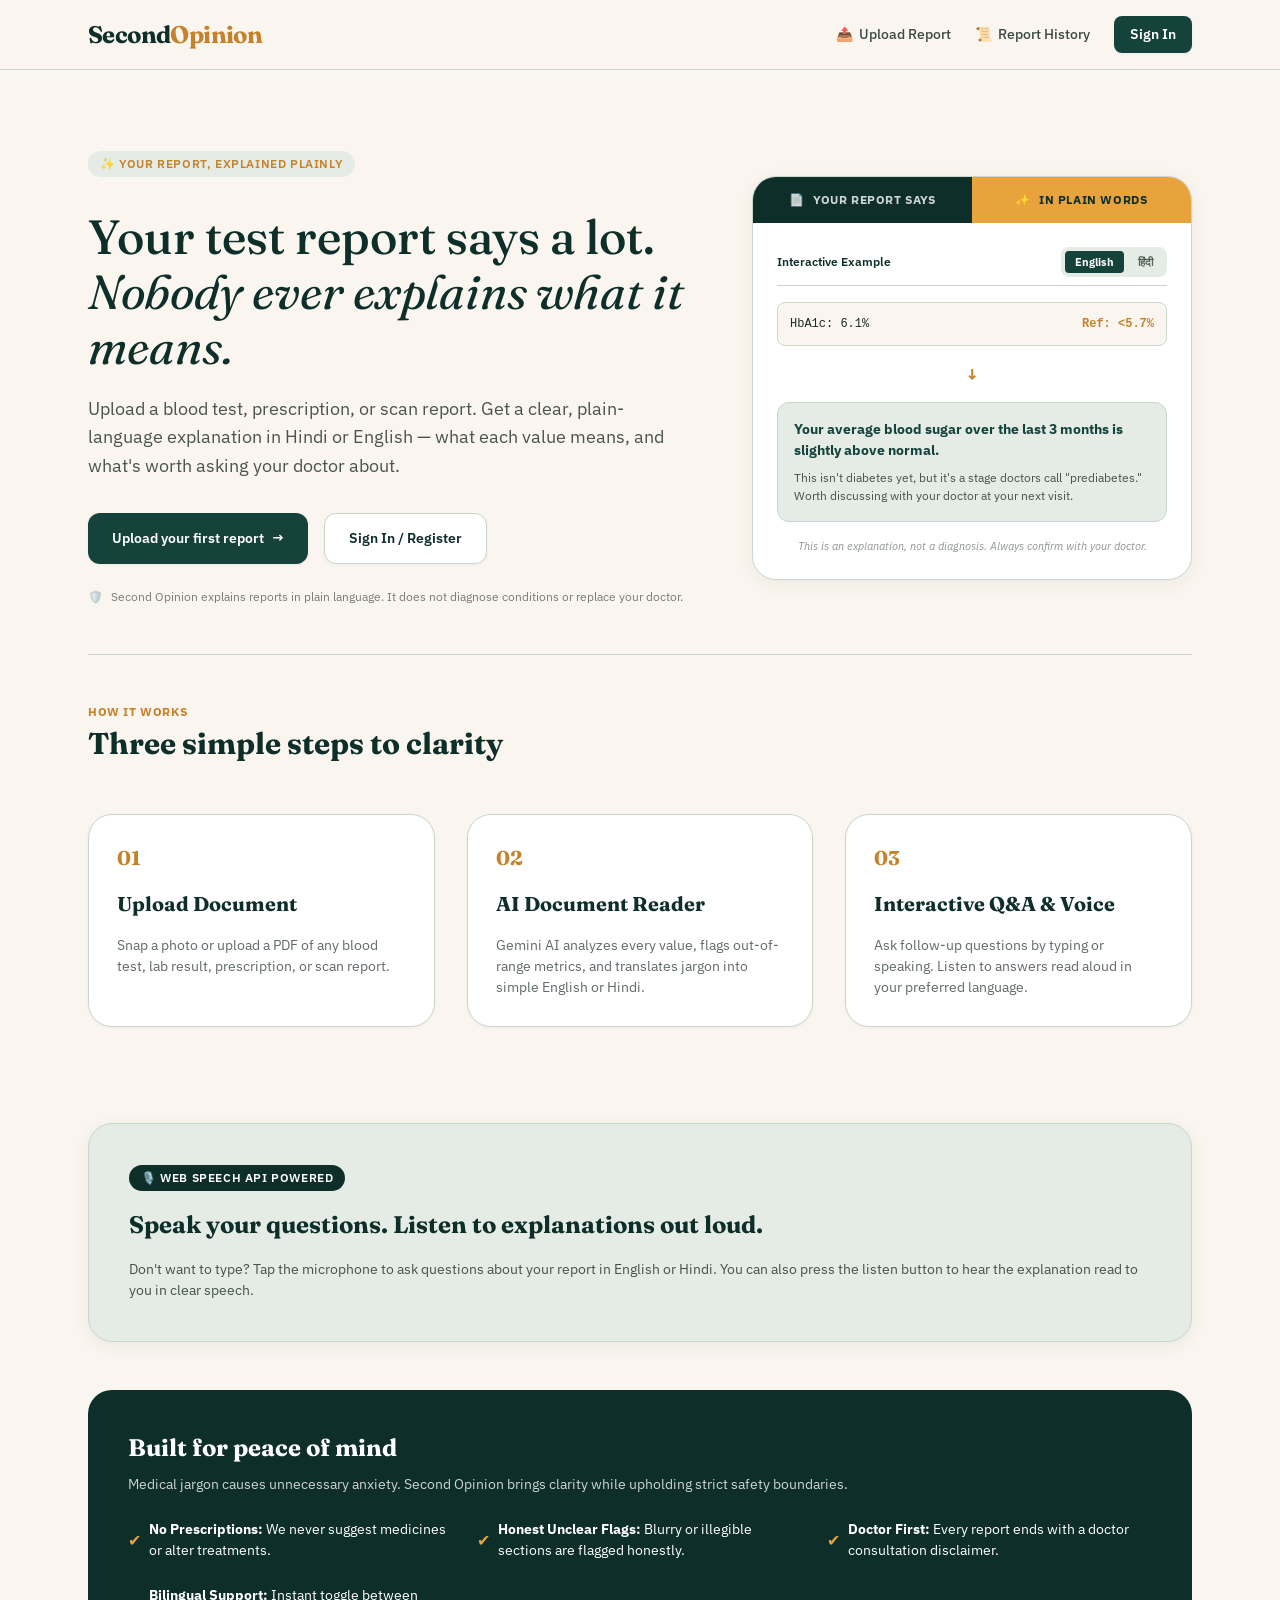
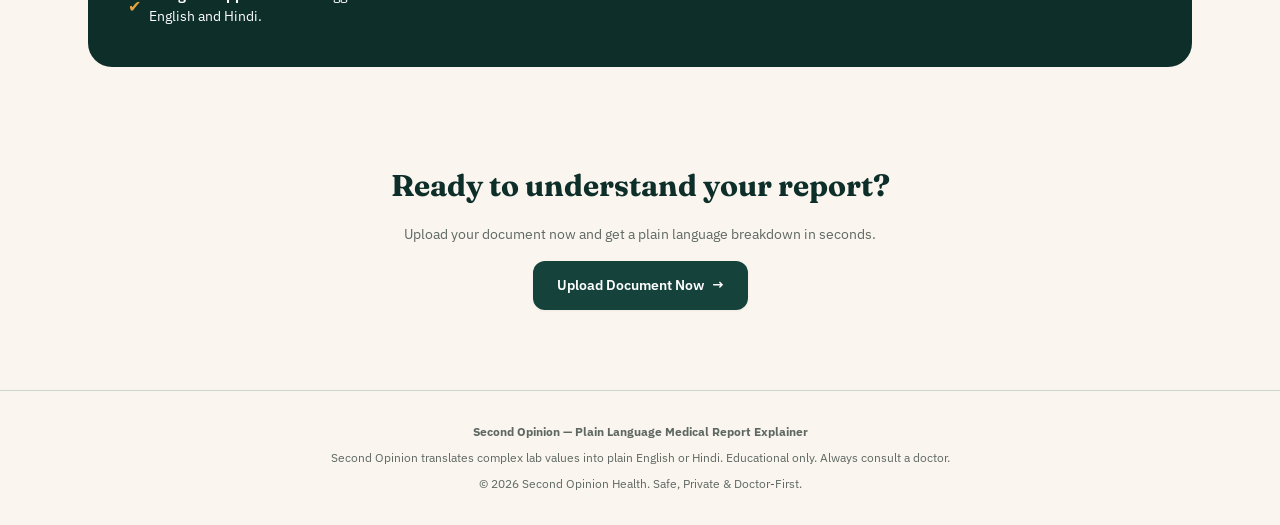
==== index.html @ d341d569 "Pure HTML/CSS/JS version of Second Opinion medical report explainer" ====
<!DOCTYPE html>
<html lang="en">
<head>
  <meta charset="UTF-8" />
  <meta name="viewport" content="width=device-width, initial-scale=1.0" />
  <title>Second Opinion — Plain Language Medical Report Explainer</title>
  <meta name="description" content="Upload your blood test, prescription, or scan report and get a clear, plain-language explanation in Hindi or English." />
  <link rel="stylesheet" href="style.css" />
</head>
<body>

  <!-- NAVBAR -->
  <header class="navbar">
    <div class="navbar-container">
      <a href="index.html" class="brand-logo">
        Second<span>Opinion</span>
      </a>
      <div class="nav-links">
        <a href="upload.html" class="nav-link">
          <span>📤</span>
          <span>Upload Report</span>
        </a>
        <a href="history.html" class="nav-link">
          <span>📜</span>
          <span>Report History</span>
        </a>
        <div id="nav-user-container"></div>
      </div>
    </div>
  </header>

  <!-- MAIN CONTENT -->
  <main class="main-content">
    
    <!-- HERO SECTION -->
    <section class="hero-grid">
      <div>
        <div class="badge badge-sage mb-4">
          <span>✨ Your report, explained plainly</span>
        </div>
        <h1 class="hero-title">
          Your test report says a lot. <br />
          <span style="font-style: italic; font-weight: 400;">Nobody ever explains what it means.</span>
        </h1>
        <p class="hero-subtitle">
          Upload a blood test, prescription, or scan report. Get a clear, plain-language explanation in Hindi or English — what each value means, and what's worth asking your doctor about.
        </p>

        <div class="hero-actions">
          <a href="upload.html" class="btn btn-teal">
            <span>Upload your first report</span>
            <span>→</span>
          </a>
          <a href="auth.html" class="btn btn-outline">
            <span>Sign In / Register</span>
          </a>
        </div>

        <div class="flex items-center gap-2 text-xs" style="color: rgba(29,43,39,0.6); margin-top: 1rem;">
          <span>🛡️</span>
          <span>Second Opinion explains reports in plain language. It does not diagnose conditions or replace your doctor.</span>
        </div>
      </div>

      <!-- INTERACTIVE DEMO CARD -->
      <div class="demo-card">
        <div class="demo-card-tabs">
          <div class="tab-left">
            <span>📄</span>
            <span>Your report says</span>
          </div>
          <div class="tab-right">
            <span>✨</span>
            <span>In plain words</span>
          </div>
        </div>

        <div class="demo-card-body">
          <div class="demo-lang-toggle">
            <span style="font-weight: 600; color: var(--teal-deep);">Interactive Example</span>
            <div class="toggle-group">
              <button id="toggle-en" class="toggle-btn active" onclick="setDemoLang('en')">English</button>
              <button id="toggle-hi" class="toggle-btn" onclick="setDemoLang('hi')">हिंदी</button>
            </div>
          </div>

          <div style="font-family: monospace; font-size: 0.75rem; background: var(--paper); padding: 0.75rem; border-radius: 0.5rem; border: 1px solid var(--sage-line); display: flex; justify-content: space-between;">
            <span>HbA1c: 6.1%</span>
            <span style="color: var(--marigold-deep); font-weight: 700;">Ref: &lt;5.7%</span>
          </div>

          <div style="text-align: center; color: var(--marigold-deep); font-weight: 700;">↓</div>

          <div id="demo-explanation-box" style="background: var(--sage); padding: 1rem; border-radius: 0.75rem; font-size: 0.875rem; border: 1px solid var(--sage-line); display: flex; flex-direction: column; gap: 0.5rem;">
            <p style="font-weight: 700; color: var(--teal);">
              Your average blood sugar over the last 3 months is slightly above normal.
            </p>
            <p style="font-size: 0.75rem; color: rgba(29,43,39,0.8);">
              This isn't diabetes yet, but it's a stage doctors call "prediabetes." Worth discussing with your doctor at your next visit.
            </p>
          </div>

          <div id="demo-disclaimer" style="font-size: 0.6875rem; font-style: italic; color: rgba(29,43,39,0.5); text-align: center;">
            This is an explanation, not a diagnosis. Always confirm with your doctor.
          </div>
        </div>
      </div>
    </section>

    <!-- HOW IT WORKS -->
    <section style="padding: 3rem 0; border-top: 1px solid var(--sage-line);">
      <div style="margin-bottom: 2rem;">
        <div style="font-size: 0.75rem; font-weight: 700; text-transform: uppercase; letter-spacing: 0.05em; color: var(--marigold-deep);">How it works</div>
        <h2 class="font-serif text-3xl font-bold" style="color: var(--teal-deep);">Three simple steps to clarity</h2>
      </div>

      <div class="feature-grid">
        <div class="feature-card">
          <div class="feature-num">01</div>
          <h3 class="font-serif text-xl font-bold" style="color: var(--teal-deep);">Upload Document</h3>
          <p class="text-sm" style="color: rgba(29,43,39,0.7);">
            Snap a photo or upload a PDF of any blood test, lab result, prescription, or scan report.
          </p>
        </div>

        <div class="feature-card">
          <div class="feature-num">02</div>
          <h3 class="font-serif text-xl font-bold" style="color: var(--teal-deep);">AI Document Reader</h3>
          <p class="text-sm" style="color: rgba(29,43,39,0.7);">
            Gemini AI analyzes every value, flags out-of-range metrics, and translates jargon into simple English or Hindi.
          </p>
        </div>

        <div class="feature-card">
          <div class="feature-num">03</div>
          <h3 class="font-serif text-xl font-bold" style="color: var(--teal-deep);">Interactive Q&A & Voice</h3>
          <p class="text-sm" style="color: rgba(29,43,39,0.7);">
            Ask follow-up questions by typing or speaking. Listen to answers read aloud in your preferred language.
          </p>
        </div>
      </div>
    </section>

    <!-- VOICE FEATURE CARD -->
    <section class="card" style="background: var(--sage); padding: 2.5rem; margin-bottom: 3rem;">
      <div style="display: grid; grid-template-columns: 1fr; gap: 2rem; align-items: center;">
        <div class="space-y-4">
          <div class="badge badge-teal-deep">
            <span>🎙️ Web Speech API Powered</span>
          </div>
          <h3 class="font-serif text-2xl font-bold" style="color: var(--teal-deep);">
            Speak your questions. Listen to explanations out loud.
          </h3>
          <p class="text-sm" style="color: rgba(29,43,39,0.8);">
            Don't want to type? Tap the microphone to ask questions about your report in English or Hindi. You can also press the listen button to hear the explanation read to you in clear speech.
          </p>
        </div>
      </div>
    </section>

    <!-- TRUST BAND -->
    <section style="background: var(--teal-deep); color: var(--white); border-radius: var(--radius-xl); padding: 2.5rem; margin-bottom: 3rem;" class="space-y-6">
      <div>
        <h2 class="font-serif text-2xl font-bold">Built for peace of mind</h2>
        <p style="color: rgba(255,255,255,0.8);" class="text-sm mt-2">
          Medical jargon causes unnecessary anxiety. Second Opinion brings clarity while upholding strict safety boundaries.
        </p>
      </div>

      <div style="display: grid; grid-template-columns: repeat(auto-fit, minmax(240px, 1fr)); gap: 1.5rem;">
        <div class="flex gap-2 items-center">
          <span style="color: var(--marigold);">✔</span>
          <span class="text-sm"><strong>No Prescriptions:</strong> We never suggest medicines or alter treatments.</span>
        </div>
        <div class="flex gap-2 items-center">
          <span style="color: var(--marigold);">✔</span>
          <span class="text-sm"><strong>Honest Unclear Flags:</strong> Blurry or illegible sections are flagged honestly.</span>
        </div>
        <div class="flex gap-2 items-center">
          <span style="color: var(--marigold);">✔</span>
          <span class="text-sm"><strong>Doctor First:</strong> Every report ends with a doctor consultation disclaimer.</span>
        </div>
        <div class="flex gap-2 items-center">
          <span style="color: var(--marigold);">✔</span>
          <span class="text-sm"><strong>Bilingual Support:</strong> Instant toggle between English and Hindi.</span>
        </div>
      </div>
    </section>

    <!-- FINAL CTA -->
    <section class="text-center space-y-4" style="padding: 3rem 0; max-width: 32rem; margin: 0 auto;">
      <h2 class="font-serif text-3xl font-bold" style="color: var(--teal-deep);">
        Ready to understand your report?
      </h2>
      <p class="text-sm" style="color: rgba(29,43,39,0.7);">
        Upload your document now and get a plain language breakdown in seconds.
      </p>
      <div>
        <a href="upload.html" class="btn btn-teal">
          <span>Upload Document Now</span>
          <span>→</span>
        </a>
      </div>
    </section>

  </main>

  <!-- FOOTER -->
  <footer class="footer">
    <div class="footer-content">
      <p><strong>Second Opinion — Plain Language Medical Report Explainer</strong></p>
      <p>Second Opinion translates complex lab values into plain English or Hindi. Educational only. Always consult a doctor.</p>
      <p>© 2026 Second Opinion Health. Safe, Private & Doctor-First.</p>
    </div>
  </footer>

  <script src="app.js"></script>
  <script>
    function setDemoLang(lang) {
      document.getElementById('toggle-en').classList.toggle('active', lang === 'en');
      document.getElementById('toggle-hi').classList.toggle('active', lang === 'hi');
      const box = document.getElementById('demo-explanation-box');
      const disclaimer = document.getElementById('demo-disclaimer');

      if (lang === 'hi') {
        box.innerHTML = `
          <p style="font-weight: 700; color: var(--teal);">
            पिछले 3 महीनों में आपका औसत ब्लड शुगर सामान्य सीमा से थोड़ा अधिक है।
          </p>
          <p style="font-size: 0.75rem; color: rgba(29,43,39,0.8);">
            यह अभी मधुमेह (डायबिटीज) नहीं है, लेकिन इसे डॉक्टर "प्रीडायबिटीज" कहते हैं। अगली यात्रा पर अपने डॉक्टर से इस पर चर्चा करना उचित है।
          </p>
        `;
        disclaimer.innerText = 'यह एक व्याख्या है, निदान नहीं। हमेशा अपने डॉक्टर से पुष्टि करें।';
      } else {
        box.innerHTML = `
          <p style="font-weight: 700; color: var(--teal);">
            Your average blood sugar over the last 3 months is slightly above normal.
          </p>
          <p style="font-size: 0.75rem; color: rgba(29,43,39,0.8);">
            This isn't diabetes yet, but it's a stage doctors call "prediabetes." Worth discussing with your doctor at your next visit.
          </p>
        `;
        disclaimer.innerText = 'This is an explanation, not a diagnosis. Always confirm with your doctor.';
      }
    }
  </script>
</body>
</html>
---- style.css ----
@import url('https://fonts.googleapis.com/css2?family=Fraunces:ital,opsz,wght@0,9..144,400;0,9..144,600;0,9..144,700;1,9..144,400&family=IBM+Plex+Sans:ital,wght@0,400;0,500;0,600;0,700;1,400&display=swap');

:root {
  --ink: #1D2B27;
  --teal: #16423C;
  --teal-deep: #0E2E29;
  --marigold: #E8A33D;
  --marigold-deep: #C6822A;
  --marigold-light: #FDF3E3;
  --paper: #FAF6EF;
  --sage: #E4ECE5;
  --sage-line: #C9D6CB;
  --white: #FFFFFF;
  --emerald-bg: #ECFDF5;
  --emerald-text: #047857;
  --emerald-border: #A7F3D0;
  --amber-bg: #FFFBEB;
  --amber-text: #B45309;
  --amber-border: #FDE68A;
  --blue-bg: #EFF6FF;
  --blue-text: #1D4ED8;
  --blue-border: #BFDBFE;
  --red-bg: #FEF2F2;
  --red-text: #B91C1C;
  --red-border: #FCA5A5;

  --font-serif: 'Fraunces', Georgia, serif;
  --font-sans: 'IBM Plex Sans', -apple-system, BlinkMacSystemFont, sans-serif;
  --shadow-sm: 0 1px 3px rgba(14, 46, 41, 0.05);
  --shadow-card: 0 4px 20px -2px rgba(14, 46, 41, 0.08);
  --shadow-lg: 0 10px 25px -5px rgba(14, 46, 41, 0.12);
  --radius-lg: 1rem;
  --radius-xl: 1.5rem;
  --radius-full: 9999px;
}

* {
  box-sizing: border-box;
  margin: 0;
  padding: 0;
}

body {
  font-family: var(--font-sans);
  background-color: var(--paper);
  color: var(--ink);
  min-height: 100vh;
  display: flex;
  flex-direction: column;
  line-height: 1.5;
}

h1, h2, h3, h4, .font-serif {
  font-family: var(--font-serif);
}

a {
  color: inherit;
  text-decoration: none;
}

button {
  font-family: inherit;
  cursor: pointer;
  border: none;
  background: none;
}

input, select, textarea {
  font-family: inherit;
}

/* NAVBAR */
.navbar {
  border-bottom: 1px solid var(--sage-line);
  background-color: var(--paper);
  position: sticky;
  top: 0;
  z-index: 40;
  backdrop-filter: blur(8px);
}

.navbar-container {
  max-width: 72rem;
  margin: 0 auto;
  padding: 1rem 1.5rem;
  display: flex;
  align-items: center;
  justify-content: space-between;
}

.brand-logo {
  font-family: var(--font-serif);
  font-size: 1.5rem;
  font-weight: 700;
  letter-spacing: -0.025em;
  color: var(--teal-deep);
}

.brand-logo span {
  color: var(--marigold-deep);
}

.nav-links {
  display: flex;
  align-items: center;
  gap: 1.5rem;
  font-size: 0.875rem;
  font-weight: 500;
}

.nav-link {
  display: flex;
  align-items: center;
  gap: 0.375rem;
  color: var(--ink);
  opacity: 0.85;
  transition: opacity 0.2s, color 0.2s;
}

.nav-link:hover {
  color: var(--teal-deep);
  opacity: 1;
}

.nav-btn-primary {
  display: flex;
  align-items: center;
  gap: 0.375rem;
  background-color: var(--teal);
  color: var(--white);
  padding: 0.5rem 1rem;
  border-radius: 0.5rem;
  font-weight: 600;
  font-size: 0.875rem;
  box-shadow: var(--shadow-sm);
  transition: background-color 0.2s, transform 0.1s;
}

.nav-btn-primary:hover {
  background-color: var(--teal-deep);
}

.user-badge {
  display: flex;
  align-items: center;
  gap: 0.5rem;
  background-color: var(--sage);
  padding: 0.375rem 0.875rem;
  border-radius: var(--radius-full);
  font-size: 0.75rem;
  font-weight: 600;
  color: var(--teal-deep);
}

/* MAIN LAYOUT */
main.main-content {
  flex: 1;
  max-width: 72rem;
  width: 100%;
  margin: 0 auto;
  padding: 2rem 1.5rem;
}

/* FOOTER */
.footer {
  border-top: 1px solid var(--sage-line);
  background-color: var(--paper);
  padding: 2rem 1.5rem;
  text-align: center;
  font-size: 0.75rem;
  color: rgba(29, 43, 39, 0.7);
}

.footer-content {
  max-width: 48rem;
  margin: 0 auto;
  display: flex;
  flex-direction: column;
  gap: 0.5rem;
}

/* BUTTONS & BADGES */
.btn {
  display: inline-flex;
  align-items: center;
  justify-content: center;
  gap: 0.5rem;
  padding: 0.875rem 1.5rem;
  border-radius: 0.75rem;
  font-weight: 600;
  font-size: 0.875rem;
  transition: all 0.2s ease;
  box-shadow: var(--shadow-sm);
}

.btn-teal {
  background-color: var(--teal);
  color: var(--white);
}

.btn-teal:hover {
  background-color: var(--teal-deep);
  box-shadow: var(--shadow-card);
}

.btn-marigold {
  background-color: var(--marigold);
  color: var(--teal-deep);
  font-weight: 700;
}

.btn-marigold:hover {
  background-color: var(--marigold-deep);
  color: var(--white);
}

.btn-outline {
  background-color: var(--white);
  border: 1px solid var(--sage-line);
  color: var(--teal-deep);
}

.btn-outline:hover {
  border-color: var(--teal);
}

.btn-sage {
  background-color: var(--sage);
  color: var(--teal-deep);
}

.btn-sage:hover {
  background-color: var(--sage-line);
}

.badge {
  display: inline-flex;
  align-items: center;
  gap: 0.375rem;
  padding: 0.25rem 0.75rem;
  border-radius: var(--radius-full);
  font-size: 0.75rem;
  font-weight: 600;
  text-transform: uppercase;
  letter-spacing: 0.05em;
}

.badge-sage {
  background-color: var(--sage);
  color: var(--marigold-deep);
}

.badge-teal-deep {
  background-color: var(--teal-deep);
  color: var(--white);
}

.badge-normal {
  background-color: var(--emerald-bg);
  color: var(--emerald-text);
  border: 1px solid var(--emerald-border);
}

.badge-out-of-range {
  background-color: var(--amber-bg);
  color: var(--amber-text);
  border: 1px solid var(--amber-border);
}

.badge-unclear {
  background-color: var(--blue-bg);
  color: var(--blue-text);
  border: 1px solid var(--blue-border);
}

/* CARDS */
.card {
  background-color: var(--white);
  border: 1px solid var(--sage-line);
  border-radius: var(--radius-xl);
  padding: 1.5rem;
  box-shadow: var(--shadow-card);
}

/* ANIMATIONS */
@keyframes pulse-ring {
  0% {
    transform: scale(0.95);
    box-shadow: 0 0 0 0 rgba(232, 163, 61, 0.7);
  }
  70% {
    transform: scale(1);
    box-shadow: 0 0 0 14px rgba(232, 163, 61, 0);
  }
  100% {
    transform: scale(0.95);
    box-shadow: 0 0 0 0 rgba(232, 163, 61, 0);
  }
}

.mic-pulse {
  animation: pulse-ring 2s infinite;
}

/* LANDING PAGE STYLES */
.hero-grid {
  display: grid;
  grid-template-columns: 1fr;
  gap: 3rem;
  padding: 3rem 0;
  align-items: center;
}

@media (min-width: 1024px) {
  .hero-grid {
    grid-template-columns: 7fr 5fr;
  }
}

.hero-title {
  font-size: 2.25rem;
  font-weight: 500;
  color: var(--teal-deep);
  line-height: 1.15;
  margin-top: 1rem;
  margin-bottom: 1.25rem;
}

@media (min-width: 640px) {
  .hero-title {
    font-size: 3rem;
  }
}

.hero-subtitle {
  font-size: 1.125rem;
  color: rgba(29, 43, 39, 0.8);
  line-height: 1.6;
  margin-bottom: 2rem;
  max-width: 36rem;
}

.hero-actions {
  display: flex;
  flex-wrap: wrap;
  gap: 1rem;
  margin-bottom: 1.5rem;
}

.demo-card {
  background-color: var(--white);
  border: 1px solid var(--sage-line);
  border-radius: var(--radius-xl);
  overflow: hidden;
  box-shadow: var(--shadow-card);
}

.demo-card-tabs {
  display: grid;
  grid-template-columns: 1fr 1fr;
  font-size: 0.75rem;
  font-weight: 700;
  text-transform: uppercase;
  letter-spacing: 0.05em;
  text-align: center;
}

.tab-left {
  background-color: var(--teal-deep);
  color: rgba(255, 255, 255, 0.8);
  padding: 0.875rem 1rem;
  display: flex;
  align-items: center;
  justify-content: center;
  gap: 0.5rem;
}

.tab-right {
  background-color: var(--marigold);
  color: var(--teal-deep);
  padding: 0.875rem 1rem;
  display: flex;
  align-items: center;
  justify-content: center;
  gap: 0.5rem;
}

.demo-card-body {
  padding: 1.5rem;
  display: flex;
  flex-direction: column;
  gap: 1rem;
}

.demo-lang-toggle {
  display: flex;
  align-items: center;
  justify-content: space-between;
  border-bottom: 1px solid var(--sage-line);
  padding-bottom: 0.5rem;
  font-size: 0.75rem;
}

.toggle-group {
  display: flex;
  gap: 0.25rem;
  background-color: var(--sage);
  padding: 0.25rem;
  border-radius: 0.5rem;
}

.toggle-btn {
  padding: 0.25rem 0.625rem;
  border-radius: 0.25rem;
  font-size: 0.6875rem;
  font-weight: 700;
  color: rgba(29, 43, 39, 0.7);
}

.toggle-btn.active {
  background-color: var(--teal);
  color: var(--white);
}

.feature-grid {
  display: grid;
  grid-template-columns: 1fr;
  gap: 2rem;
  margin: 3rem 0;
}

@media (min-width: 768px) {
  .feature-grid {
    grid-template-columns: repeat(3, 1fr);
  }
}

.feature-card {
  background-color: var(--white);
  border: 1px solid var(--sage-line);
  border-radius: var(--radius-xl);
  padding: 1.75rem;
  box-shadow: var(--shadow-sm);
  display: flex;
  flex-direction: column;
  gap: 1rem;
}

.feature-num {
  font-family: var(--font-serif);
  font-size: 1.25rem;
  font-weight: 700;
  color: var(--marigold-deep);
}

/* FORM ELEMENTS */
.form-group {
  display: flex;
  flex-direction: column;
  gap: 0.5rem;
}

.form-label {
  font-size: 0.75rem;
  font-weight: 700;
  text-transform: uppercase;
  letter-spacing: 0.05em;
  color: var(--teal-deep);
}

.form-input {
  width: 100%;
  padding: 0.875rem 1rem;
  background-color: var(--paper);
  border: 1px solid var(--sage-line);
  border-radius: 0.75rem;
  font-size: 0.875rem;
  color: var(--ink);
  transition: border-color 0.2s, box-shadow 0.2s;
}

.form-input:focus {
  outline: none;
  border-color: var(--teal);
  box-shadow: 0 0 0 3px rgba(22, 66, 60, 0.15);
}

/* UPLOAD PAGE SPECIFICS */
.drop-zone {
  border: 2px dashed var(--sage-line);
  background-color: var(--paper);
  border-radius: var(--radius-xl);
  padding: 2.5rem 1.5rem;
  text-align: center;
  cursor: pointer;
  transition: all 0.2s;
  display: flex;
  flex-direction: column;
  align-items: center;
  gap: 1rem;
}

.drop-zone:hover {
  border-color: var(--teal);
  background-color: rgba(228, 236, 229, 0.4);
}

.drop-icon {
  width: 4rem;
  height: 4rem;
  border-radius: var(--radius-full);
  background-color: var(--sage);
  color: var(--teal-deep);
  display: flex;
  align-items: center;
  justify-content: center;
}

/* CHAT BOX */
.chat-container {
  background-color: var(--white);
  border: 1px solid var(--sage-line);
  border-radius: var(--radius-xl);
  box-shadow: var(--shadow-card);
  overflow: hidden;
  display: flex;
  flex-direction: column;
}

.chat-header {
  background-color: var(--teal-deep);
  color: var(--white);
  padding: 1.25rem 1.5rem;
  display: flex;
  align-items: center;
  justify-content: space-between;
}

.chat-messages {
  padding: 1.5rem;
  min-height: 280px;
  max-height: 440px;
  overflow-y: auto;
  display: flex;
  flex-direction: column;
  gap: 1rem;
  background-color: rgba(250, 246, 239, 0.5);
}

.chat-bubble {
  max-width: 85%;
  padding: 1rem;
  border-radius: 1rem;
  font-size: 0.875rem;
  line-height: 1.5;
}

.chat-bubble-user {
  align-self: flex-end;
  background-color: var(--teal);
  color: var(--white);
  border-bottom-right-radius: 0.25rem;
}

.chat-bubble-assistant {
  align-self: flex-start;
  background-color: var(--white);
  border: 1px solid var(--sage-line);
  color: var(--teal-deep);
  border-bottom-left-radius: 0.25rem;
  box-shadow: var(--shadow-sm);
}

.chat-input-bar {
  padding: 1rem 1.25rem;
  border-top: 1px solid var(--sage-line);
  background-color: var(--white);
  display: flex;
  align-items: center;
  gap: 0.5rem;
}

/* RESPONSIVE UTILITIES */
.flex { display: flex; }
.flex-col { flex-direction: column; }
.items-center { align-items: center; }
.justify-between { justify-content: space-between; }
.gap-1 { gap: 0.25rem; }
.gap-2 { gap: 0.5rem; }
.gap-3 { gap: 0.75rem; }
.gap-4 { gap: 1rem; }
.gap-6 { gap: 1.5rem; }
.gap-8 { gap: 2rem; }
.text-center { text-align: center; }
.text-xs { font-size: 0.75rem; }
.text-sm { font-size: 0.875rem; }
.text-base { font-size: 1rem; }
.text-lg { font-size: 1.125rem; }
.text-xl { font-size: 1.25rem; }
.text-2xl { font-size: 1.5rem; }
.text-3xl { font-size: 1.875rem; }
.font-bold { font-weight: 700; }
.font-semibold { font-weight: 600; }
.w-full { width: 100%; }
.max-w-md { max-width: 28rem; }
.max-w-2xl { max-width: 42rem; }
.max-w-3xl { max-width: 48rem; }
.max-w-4xl { max-width: 56rem; }
.mx-auto { margin-left: auto; margin-right: auto; }
.mt-2 { margin-top: 0.5rem; }
.mt-4 { margin-top: 1rem; }
.mb-4 { margin-bottom: 1rem; }
.space-y-4 > * + * { margin-top: 1rem; }
.space-y-6 > * + * { margin-top: 1.5rem; }
.space-y-8 > * + * { margin-top: 2rem; }
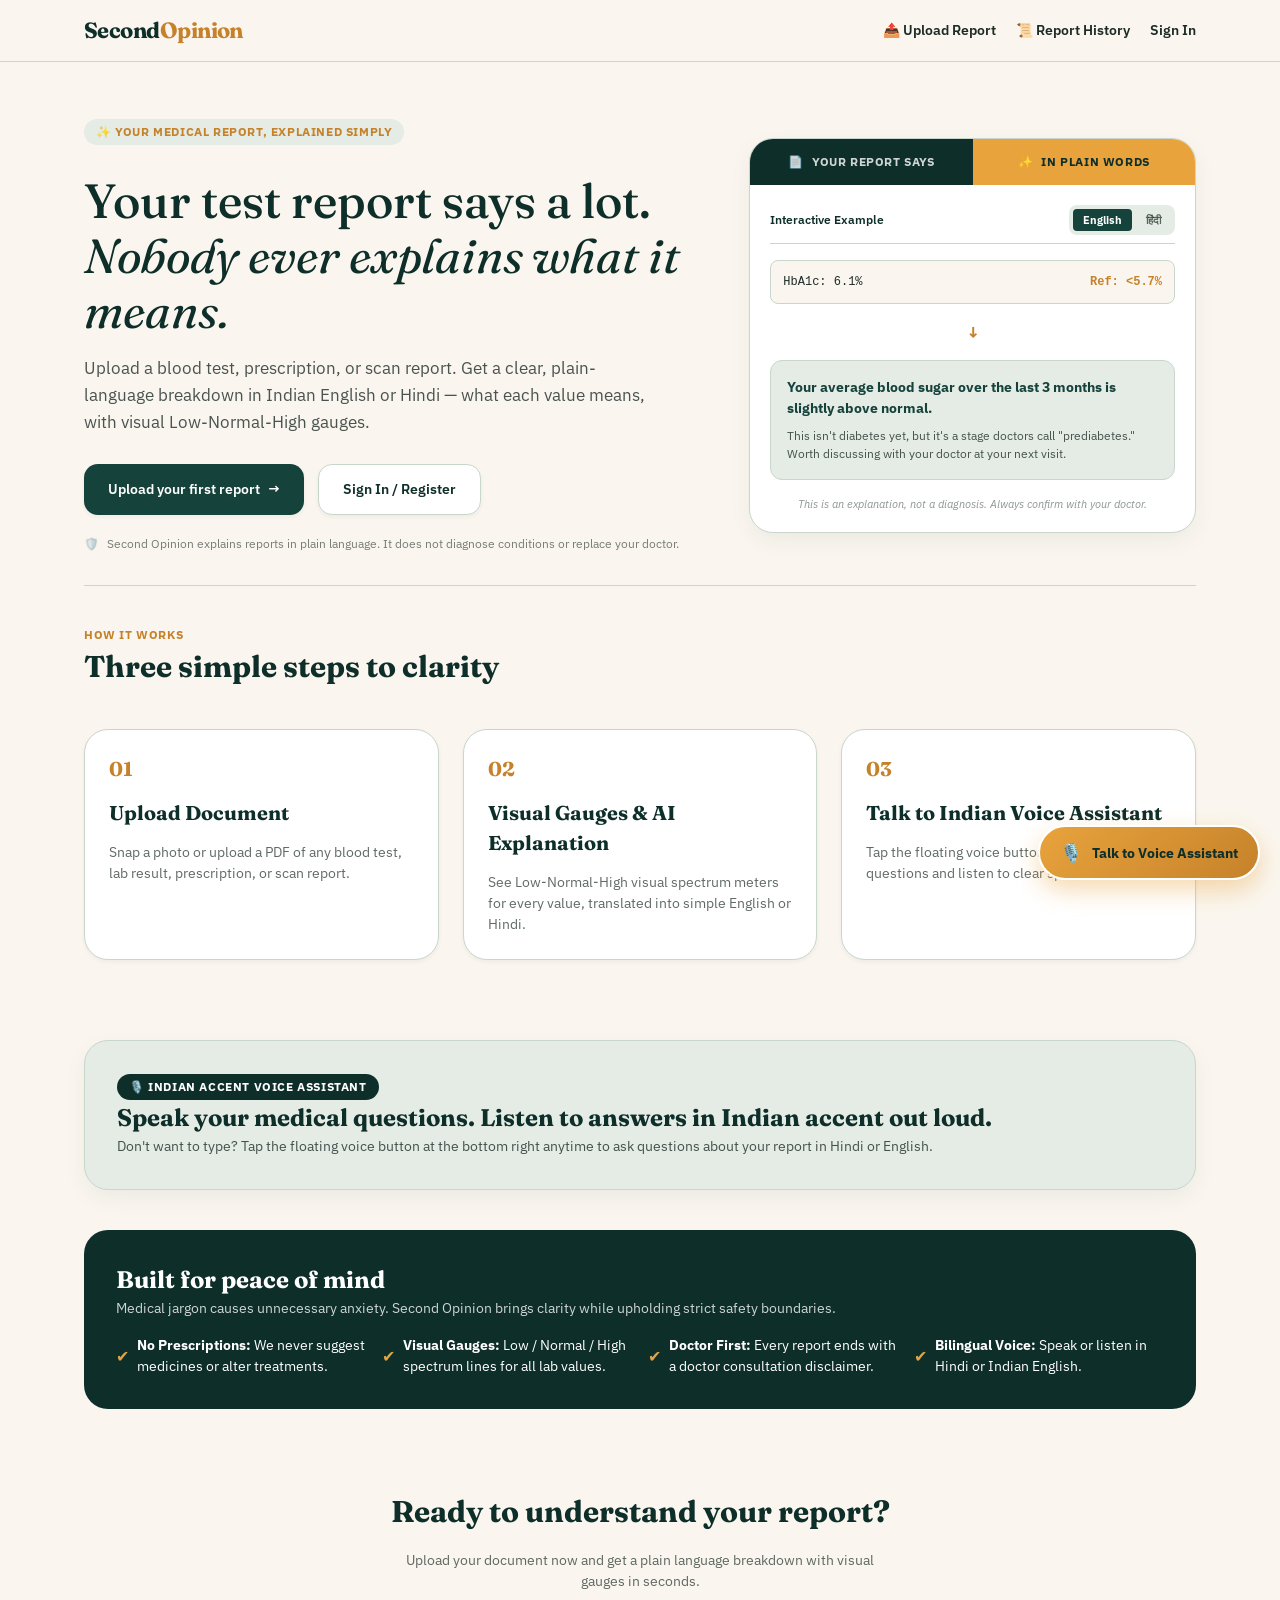
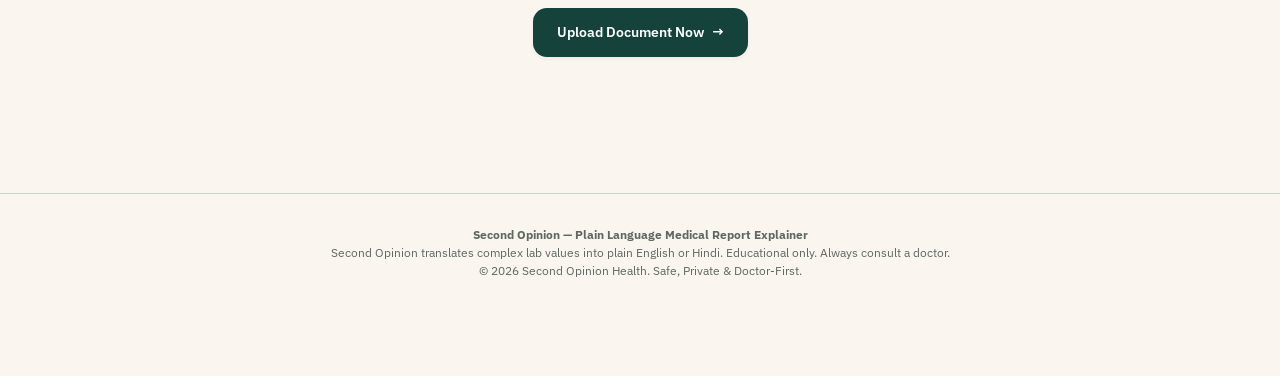
==== commit 843331b9: "Mobile responsive navigation, visual health spectrum gauges, and Indian voice assistant" ====
--- a/index.html
+++ b/index.html
@@ -15,7 +15,7 @@
       <a href="index.html" class="brand-logo">
         Second<span>Opinion</span>
       </a>
-      <div class="nav-links">
+      <div class="nav-links desktop-only">
         <a href="upload.html" class="nav-link">
           <span>📤</span>
           <span>Upload Report</span>
@@ -26,8 +26,14 @@
         </a>
         <div id="nav-user-container"></div>
       </div>
+      <button class="mobile-menu-btn" onclick="toggleMobileDrawer()">☰</button>
     </div>
   </header>
+
+  <!-- MOBILE NAVIGATION DRAWER -->
+  <div id="mobile-drawer" class="mobile-drawer">
+    <div id="mobile-drawer-links"></div>
+  </div>
 
   <!-- MAIN CONTENT -->
   <main class="main-content">
@@ -36,14 +42,14 @@
     <section class="hero-grid">
       <div>
         <div class="badge badge-sage mb-4">
-          <span>✨ Your report, explained plainly</span>
+          <span>✨ Your medical report, explained simply</span>
         </div>
         <h1 class="hero-title">
           Your test report says a lot. <br />
           <span style="font-style: italic; font-weight: 400;">Nobody ever explains what it means.</span>
         </h1>
         <p class="hero-subtitle">
-          Upload a blood test, prescription, or scan report. Get a clear, plain-language explanation in Hindi or English — what each value means, and what's worth asking your doctor about.
+          Upload a blood test, prescription, or scan report. Get a clear, plain-language breakdown in Indian English or Hindi — what each value means, with visual Low-Normal-High gauges.
         </p>
 
         <div class="hero-actions">
@@ -108,8 +114,8 @@
     </section>
 
     <!-- HOW IT WORKS -->
-    <section style="padding: 3rem 0; border-top: 1px solid var(--sage-line);">
-      <div style="margin-bottom: 2rem;">
+    <section style="padding: 2.5rem 0; border-top: 1px solid var(--sage-line);">
+      <div style="margin-bottom: 1.5rem;">
         <div style="font-size: 0.75rem; font-weight: 700; text-transform: uppercase; letter-spacing: 0.05em; color: var(--marigold-deep);">How it works</div>
         <h2 class="font-serif text-3xl font-bold" style="color: var(--teal-deep);">Three simple steps to clarity</h2>
       </div>
@@ -125,56 +131,54 @@
 
         <div class="feature-card">
           <div class="feature-num">02</div>
-          <h3 class="font-serif text-xl font-bold" style="color: var(--teal-deep);">AI Document Reader</h3>
+          <h3 class="font-serif text-xl font-bold" style="color: var(--teal-deep);">Visual Gauges & AI Explanation</h3>
           <p class="text-sm" style="color: rgba(29,43,39,0.7);">
-            Gemini AI analyzes every value, flags out-of-range metrics, and translates jargon into simple English or Hindi.
+            See Low-Normal-High visual spectrum meters for every value, translated into simple English or Hindi.
           </p>
         </div>
 
         <div class="feature-card">
           <div class="feature-num">03</div>
-          <h3 class="font-serif text-xl font-bold" style="color: var(--teal-deep);">Interactive Q&A & Voice</h3>
+          <h3 class="font-serif text-xl font-bold" style="color: var(--teal-deep);">Talk to Indian Voice Assistant</h3>
           <p class="text-sm" style="color: rgba(29,43,39,0.7);">
-            Ask follow-up questions by typing or speaking. Listen to answers read aloud in your preferred language.
+            Tap the floating voice button anywhere to speak questions and listen to clear spoken answers.
           </p>
         </div>
       </div>
     </section>
 
     <!-- VOICE FEATURE CARD -->
-    <section class="card" style="background: var(--sage); padding: 2.5rem; margin-bottom: 3rem;">
-      <div style="display: grid; grid-template-columns: 1fr; gap: 2rem; align-items: center;">
-        <div class="space-y-4">
-          <div class="badge badge-teal-deep">
-            <span>🎙️ Web Speech API Powered</span>
-          </div>
-          <h3 class="font-serif text-2xl font-bold" style="color: var(--teal-deep);">
-            Speak your questions. Listen to explanations out loud.
-          </h3>
-          <p class="text-sm" style="color: rgba(29,43,39,0.8);">
-            Don't want to type? Tap the microphone to ask questions about your report in English or Hindi. You can also press the listen button to hear the explanation read to you in clear speech.
-          </p>
-        </div>
+    <section class="card" style="background: var(--sage); padding: 2rem; margin-bottom: 2.5rem;">
+      <div class="space-y-3">
+        <div class="badge badge-teal-deep">
+          <span>🎙️ Indian Accent Voice Assistant</span>
+        </div>
+        <h3 class="font-serif text-2xl font-bold" style="color: var(--teal-deep);">
+          Speak your medical questions. Listen to answers in Indian accent out loud.
+        </h3>
+        <p class="text-sm" style="color: rgba(29,43,39,0.8);">
+          Don't want to type? Tap the floating voice button at the bottom right anytime to ask questions about your report in Hindi or English.
+        </p>
       </div>
     </section>
 
     <!-- TRUST BAND -->
-    <section style="background: var(--teal-deep); color: var(--white); border-radius: var(--radius-xl); padding: 2.5rem; margin-bottom: 3rem;" class="space-y-6">
+    <section style="background: var(--teal-deep); color: var(--white); border-radius: var(--radius-xl); padding: 2rem; margin-bottom: 2.5rem;" class="space-y-4">
       <div>
         <h2 class="font-serif text-2xl font-bold">Built for peace of mind</h2>
-        <p style="color: rgba(255,255,255,0.8);" class="text-sm mt-2">
+        <p style="color: rgba(255,255,255,0.8);" class="text-sm mt-1">
           Medical jargon causes unnecessary anxiety. Second Opinion brings clarity while upholding strict safety boundaries.
         </p>
       </div>
 
-      <div style="display: grid; grid-template-columns: repeat(auto-fit, minmax(240px, 1fr)); gap: 1.5rem;">
+      <div style="display: grid; grid-template-columns: repeat(auto-fit, minmax(220px, 1fr)); gap: 1rem;">
         <div class="flex gap-2 items-center">
           <span style="color: var(--marigold);">✔</span>
           <span class="text-sm"><strong>No Prescriptions:</strong> We never suggest medicines or alter treatments.</span>
         </div>
         <div class="flex gap-2 items-center">
           <span style="color: var(--marigold);">✔</span>
-          <span class="text-sm"><strong>Honest Unclear Flags:</strong> Blurry or illegible sections are flagged honestly.</span>
+          <span class="text-sm"><strong>Visual Gauges:</strong> Low / Normal / High spectrum lines for all lab values.</span>
         </div>
         <div class="flex gap-2 items-center">
           <span style="color: var(--marigold);">✔</span>
@@ -182,18 +186,18 @@
         </div>
         <div class="flex gap-2 items-center">
           <span style="color: var(--marigold);">✔</span>
-          <span class="text-sm"><strong>Bilingual Support:</strong> Instant toggle between English and Hindi.</span>
+          <span class="text-sm"><strong>Bilingual Voice:</strong> Speak or listen in Hindi or Indian English.</span>
         </div>
       </div>
     </section>
 
     <!-- FINAL CTA -->
-    <section class="text-center space-y-4" style="padding: 3rem 0; max-width: 32rem; margin: 0 auto;">
+    <section class="text-center space-y-4" style="padding: 2.5rem 0; max-width: 32rem; margin: 0 auto;">
       <h2 class="font-serif text-3xl font-bold" style="color: var(--teal-deep);">
         Ready to understand your report?
       </h2>
       <p class="text-sm" style="color: rgba(29,43,39,0.7);">
-        Upload your document now and get a plain language breakdown in seconds.
+        Upload your document now and get a plain language breakdown with visual gauges in seconds.
       </p>
       <div>
         <a href="upload.html" class="btn btn-teal">
--- a/style.css
+++ b/style.css
@@ -11,24 +11,24 @@
   --sage: #E4ECE5;
   --sage-line: #C9D6CB;
   --white: #FFFFFF;
+  
   --emerald-bg: #ECFDF5;
   --emerald-text: #047857;
   --emerald-border: #A7F3D0;
+  
   --amber-bg: #FFFBEB;
   --amber-text: #B45309;
   --amber-border: #FDE68A;
-  --blue-bg: #EFF6FF;
-  --blue-text: #1D4ED8;
-  --blue-border: #BFDBFE;
+  
   --red-bg: #FEF2F2;
   --red-text: #B91C1C;
   --red-border: #FCA5A5;
 
   --font-serif: 'Fraunces', Georgia, serif;
   --font-sans: 'IBM Plex Sans', -apple-system, BlinkMacSystemFont, sans-serif;
-  --shadow-sm: 0 1px 3px rgba(14, 46, 41, 0.05);
-  --shadow-card: 0 4px 20px -2px rgba(14, 46, 41, 0.08);
-  --shadow-lg: 0 10px 25px -5px rgba(14, 46, 41, 0.12);
+  --shadow-sm: 0 2px 4px rgba(14, 46, 41, 0.05);
+  --shadow-card: 0 8px 24px -4px rgba(14, 46, 41, 0.08);
+  --shadow-lg: 0 16px 32px -6px rgba(14, 46, 41, 0.16);
   --radius-lg: 1rem;
   --radius-xl: 1.5rem;
   --radius-full: 9999px;
@@ -38,6 +38,7 @@
   box-sizing: border-box;
   margin: 0;
   padding: 0;
+  -webkit-tap-highlight-color: transparent;
 }
 
 body {
@@ -48,6 +49,7 @@
   display: flex;
   flex-direction: column;
   line-height: 1.5;
+  overflow-x: hidden;
 }
 
 h1, h2, h3, h4, .font-serif {
@@ -70,20 +72,20 @@
   font-family: inherit;
 }
 
-/* NAVBAR */
+/* NAVBAR & MOBILE DRAWER */
 .navbar {
   border-bottom: 1px solid var(--sage-line);
-  background-color: var(--paper);
+  background-color: rgba(250, 246, 239, 0.95);
   position: sticky;
   top: 0;
-  z-index: 40;
-  backdrop-filter: blur(8px);
+  z-index: 50;
+  backdrop-filter: blur(12px);
 }
 
 .navbar-container {
   max-width: 72rem;
   margin: 0 auto;
-  padding: 1rem 1.5rem;
+  padding: 0.875rem 1.25rem;
   display: flex;
   align-items: center;
   justify-content: space-between;
@@ -91,7 +93,7 @@
 
 .brand-logo {
   font-family: var(--font-serif);
-  font-size: 1.5rem;
+  font-size: 1.375rem;
   font-weight: 700;
   letter-spacing: -0.025em;
   color: var(--teal-deep);
@@ -104,53 +106,56 @@
 .nav-links {
   display: flex;
   align-items: center;
-  gap: 1.5rem;
+  gap: 1.25rem;
   font-size: 0.875rem;
-  font-weight: 500;
-}
-
-.nav-link {
-  display: flex;
-  align-items: center;
-  gap: 0.375rem;
-  color: var(--ink);
-  opacity: 0.85;
-  transition: opacity 0.2s, color 0.2s;
-}
-
-.nav-link:hover {
-  color: var(--teal-deep);
-  opacity: 1;
-}
-
-.nav-btn-primary {
-  display: flex;
-  align-items: center;
-  gap: 0.375rem;
-  background-color: var(--teal);
-  color: var(--white);
-  padding: 0.5rem 1rem;
+  font-weight: 600;
+}
+
+.mobile-menu-btn {
+  display: none;
+  font-size: 1.5rem;
+  color: var(--teal-deep);
+  padding: 0.25rem;
+}
+
+@media (max-width: 768px) {
+  .nav-links.desktop-only {
+    display: none;
+  }
+  .mobile-menu-btn {
+    display: block;
+  }
+}
+
+.mobile-drawer {
+  display: none;
+  position: fixed;
+  top: 3.75rem;
+  left: 0;
+  right: 0;
+  background-color: var(--paper);
+  border-bottom: 2px solid var(--teal);
+  padding: 1.25rem;
+  box-shadow: var(--shadow-lg);
+  z-index: 49;
+  flex-direction: column;
+  gap: 1rem;
+}
+
+.mobile-drawer.open {
+  display: flex;
+}
+
+.mobile-nav-link {
+  display: flex;
+  align-items: center;
+  gap: 0.75rem;
+  padding: 0.75rem;
   border-radius: 0.5rem;
+  background: var(--sage);
+  color: var(--teal-deep);
   font-weight: 600;
-  font-size: 0.875rem;
-  box-shadow: var(--shadow-sm);
-  transition: background-color 0.2s, transform 0.1s;
-}
-
-.nav-btn-primary:hover {
-  background-color: var(--teal-deep);
-}
-
-.user-badge {
-  display: flex;
-  align-items: center;
-  gap: 0.5rem;
-  background-color: var(--sage);
-  padding: 0.375rem 0.875rem;
-  border-radius: var(--radius-full);
-  font-size: 0.75rem;
-  font-weight: 600;
-  color: var(--teal-deep);
+  font-size: 0.9375rem;
 }
 
 /* MAIN LAYOUT */
@@ -159,25 +164,141 @@
   max-width: 72rem;
   width: 100%;
   margin: 0 auto;
-  padding: 2rem 1.5rem;
+  padding: 1.5rem 1.25rem 6rem 1.25rem;
+}
+
+@media (max-width: 640px) {
+  main.main-content {
+    padding: 1rem 1rem 7rem 1rem;
+  }
 }
 
 /* FOOTER */
 .footer {
   border-top: 1px solid var(--sage-line);
   background-color: var(--paper);
-  padding: 2rem 1.5rem;
+  padding: 2rem 1.25rem 6rem 1.25rem;
   text-align: center;
   font-size: 0.75rem;
   color: rgba(29, 43, 39, 0.7);
 }
 
-.footer-content {
-  max-width: 48rem;
-  margin: 0 auto;
-  display: flex;
-  flex-direction: column;
+/* FLOATING ALWAYS-VISIBLE INDIAN VOICE ASSISTANT WIDGET */
+.floating-voice-widget {
+  position: fixed;
+  bottom: 1.25rem;
+  right: 1.25rem;
+  z-index: 100;
+  display: flex;
+  flex-direction: column;
+  align-items: flex-end;
   gap: 0.5rem;
+}
+
+.voice-widget-btn {
+  background: linear-gradient(135deg, var(--marigold), var(--marigold-deep));
+  color: var(--teal-deep);
+  padding: 0.875rem 1.25rem;
+  border-radius: var(--radius-full);
+  font-weight: 700;
+  font-size: 0.875rem;
+  display: flex;
+  align-items: center;
+  gap: 0.625rem;
+  box-shadow: 0 10px 25px rgba(232, 163, 61, 0.4);
+  transition: all 0.2s cubic-bezier(0.175, 0.885, 0.32, 1.275);
+  border: 2px solid var(--white);
+}
+
+.voice-widget-btn:hover {
+  transform: translateY(-3px) scale(1.03);
+}
+
+.voice-widget-btn.listening {
+  background: linear-gradient(135deg, #EF4444, #B91C1C);
+  color: var(--white);
+  animation: pulse-ring 1.5s infinite;
+}
+
+.voice-popover {
+  display: none;
+  background: var(--white);
+  border: 1px solid var(--sage-line);
+  border-radius: var(--radius-xl);
+  padding: 1.25rem;
+  width: 20rem;
+  max-width: calc(100vw - 2.5rem);
+  box-shadow: var(--shadow-lg);
+  flex-direction: column;
+  gap: 0.75rem;
+  margin-bottom: 0.5rem;
+}
+
+.voice-popover.active {
+  display: flex;
+}
+
+/* VISUAL HEALTH RANGE SPECTRUM GAUGES */
+.health-gauge-container {
+  margin: 1rem 0;
+  display: flex;
+  flex-direction: column;
+  gap: 0.375rem;
+}
+
+.gauge-labels {
+  display: flex;
+  justify-content: space-between;
+  font-size: 0.6875rem;
+  font-weight: 700;
+  text-transform: uppercase;
+  letter-spacing: 0.05em;
+}
+
+.gauge-label-low { color: #2563EB; }
+.gauge-label-normal { color: #059669; }
+.gauge-label-high { color: #D97706; }
+.gauge-label-critical { color: #DC2626; }
+
+.gauge-track {
+  height: 0.75rem;
+  border-radius: var(--radius-full);
+  background: linear-gradient(to right, #93C5FD 0%, #34D399 35%, #FBBF24 70%, #F87171 100%);
+  position: relative;
+  overflow: visible;
+  border: 1px solid rgba(0,0,0,0.05);
+}
+
+.gauge-pin {
+  position: absolute;
+  top: -0.375rem;
+  width: 1.5rem;
+  height: 1.5rem;
+  background-color: var(--teal-deep);
+  border: 2.5px solid var(--white);
+  border-radius: 50%;
+  transform: translateX(-50%);
+  box-shadow: 0 2px 6px rgba(0,0,0,0.3);
+  transition: left 0.5s cubic-bezier(0.34, 1.56, 0.64, 1);
+  display: flex;
+  align-items: center;
+  justify-content: center;
+}
+
+.gauge-pin::after {
+  content: '';
+  width: 0.375rem;
+  height: 0.375rem;
+  background-color: var(--marigold);
+  border-radius: 50%;
+}
+
+.gauge-legend {
+  display: flex;
+  justify-content: space-between;
+  font-size: 0.6875rem;
+  color: rgba(29, 43, 39, 0.6);
+  font-family: monospace;
 }
 
 /* BUTTONS & BADGES */
@@ -187,7 +308,7 @@
   justify-content: center;
   gap: 0.5rem;
   padding: 0.875rem 1.5rem;
-  border-radius: 0.75rem;
+  border-radius: 0.875rem;
   font-weight: 600;
   font-size: 0.875rem;
   transition: all 0.2s ease;
@@ -241,7 +362,7 @@
   padding: 0.25rem 0.75rem;
   border-radius: var(--radius-full);
   font-size: 0.75rem;
-  font-weight: 600;
+  font-weight: 700;
   text-transform: uppercase;
   letter-spacing: 0.05em;
 }
@@ -269,9 +390,9 @@
 }
 
 .badge-unclear {
-  background-color: var(--blue-bg);
-  color: var(--blue-text);
-  border: 1px solid var(--blue-border);
+  background-color: #EFF6FF;
+  color: #1D4ED8;
+  border: 1px solid #BFDBFE;
 }
 
 /* CARDS */
@@ -283,32 +404,35 @@
   box-shadow: var(--shadow-card);
 }
 
+@media (max-width: 640px) {
+  .card {
+    padding: 1.125rem;
+    border-radius: 1.125rem;
+  }
+}
+
 /* ANIMATIONS */
 @keyframes pulse-ring {
   0% {
     transform: scale(0.95);
-    box-shadow: 0 0 0 0 rgba(232, 163, 61, 0.7);
+    box-shadow: 0 0 0 0 rgba(239, 68, 68, 0.7);
   }
   70% {
     transform: scale(1);
-    box-shadow: 0 0 0 14px rgba(232, 163, 61, 0);
+    box-shadow: 0 0 0 14px rgba(239, 68, 68, 0);
   }
   100% {
     transform: scale(0.95);
-    box-shadow: 0 0 0 0 rgba(232, 163, 61, 0);
-  }
-}
-
-.mic-pulse {
-  animation: pulse-ring 2s infinite;
+    box-shadow: 0 0 0 0 rgba(239, 68, 68, 0);
+  }
 }
 
 /* LANDING PAGE STYLES */
 .hero-grid {
   display: grid;
   grid-template-columns: 1fr;
-  gap: 3rem;
-  padding: 3rem 0;
+  gap: 2.5rem;
+  padding: 2rem 0;
   align-items: center;
 }
 
@@ -319,12 +443,12 @@
 }
 
 .hero-title {
-  font-size: 2.25rem;
+  font-size: 2.125rem;
   font-weight: 500;
   color: var(--teal-deep);
   line-height: 1.15;
-  margin-top: 1rem;
-  margin-bottom: 1.25rem;
+  margin-top: 0.75rem;
+  margin-bottom: 1rem;
 }
 
 @media (min-width: 640px) {
@@ -334,18 +458,18 @@
 }
 
 .hero-subtitle {
-  font-size: 1.125rem;
+  font-size: 1.0625rem;
   color: rgba(29, 43, 39, 0.8);
   line-height: 1.6;
-  margin-bottom: 2rem;
+  margin-bottom: 1.75rem;
   max-width: 36rem;
 }
 
 .hero-actions {
   display: flex;
   flex-wrap: wrap;
-  gap: 1rem;
-  margin-bottom: 1.5rem;
+  gap: 0.875rem;
+  margin-bottom: 1.25rem;
 }
 
 .demo-card {
@@ -387,7 +511,7 @@
 }
 
 .demo-card-body {
-  padding: 1.5rem;
+  padding: 1.25rem;
   display: flex;
   flex-direction: column;
   gap: 1rem;
@@ -426,8 +550,8 @@
 .feature-grid {
   display: grid;
   grid-template-columns: 1fr;
-  gap: 2rem;
-  margin: 3rem 0;
+  gap: 1.5rem;
+  margin: 2.5rem 0;
 }
 
 @media (min-width: 768px) {
@@ -440,11 +564,11 @@
   background-color: var(--white);
   border: 1px solid var(--sage-line);
   border-radius: var(--radius-xl);
-  padding: 1.75rem;
+  padding: 1.5rem;
   box-shadow: var(--shadow-sm);
   display: flex;
   flex-direction: column;
-  gap: 1rem;
+  gap: 0.875rem;
 }
 
 .feature-num {
@@ -491,7 +615,7 @@
   border: 2px dashed var(--sage-line);
   background-color: var(--paper);
   border-radius: var(--radius-xl);
-  padding: 2.5rem 1.5rem;
+  padding: 2.25rem 1.25rem;
   text-align: center;
   cursor: pointer;
   transition: all 0.2s;
@@ -507,8 +631,8 @@
 }
 
 .drop-icon {
-  width: 4rem;
-  height: 4rem;
+  width: 3.5rem;
+  height: 3.5rem;
   border-radius: var(--radius-full);
   background-color: var(--sage);
   color: var(--teal-deep);
@@ -531,16 +655,16 @@
 .chat-header {
   background-color: var(--teal-deep);
   color: var(--white);
-  padding: 1.25rem 1.5rem;
+  padding: 1rem 1.25rem;
   display: flex;
   align-items: center;
   justify-content: space-between;
 }
 
 .chat-messages {
-  padding: 1.5rem;
-  min-height: 280px;
-  max-height: 440px;
+  padding: 1.25rem;
+  min-height: 240px;
+  max-height: 400px;
   overflow-y: auto;
   display: flex;
   flex-direction: column;
@@ -549,9 +673,9 @@
 }
 
 .chat-bubble {
-  max-width: 85%;
-  padding: 1rem;
-  border-radius: 1rem;
+  max-width: 90%;
+  padding: 0.875rem 1.125rem;
+  border-radius: 1.125rem;
   font-size: 0.875rem;
   line-height: 1.5;
 }
@@ -573,7 +697,7 @@
 }
 
 .chat-input-bar {
-  padding: 1rem 1.25rem;
+  padding: 0.875rem 1rem;
   border-top: 1px solid var(--sage-line);
   background-color: var(--white);
   display: flex;
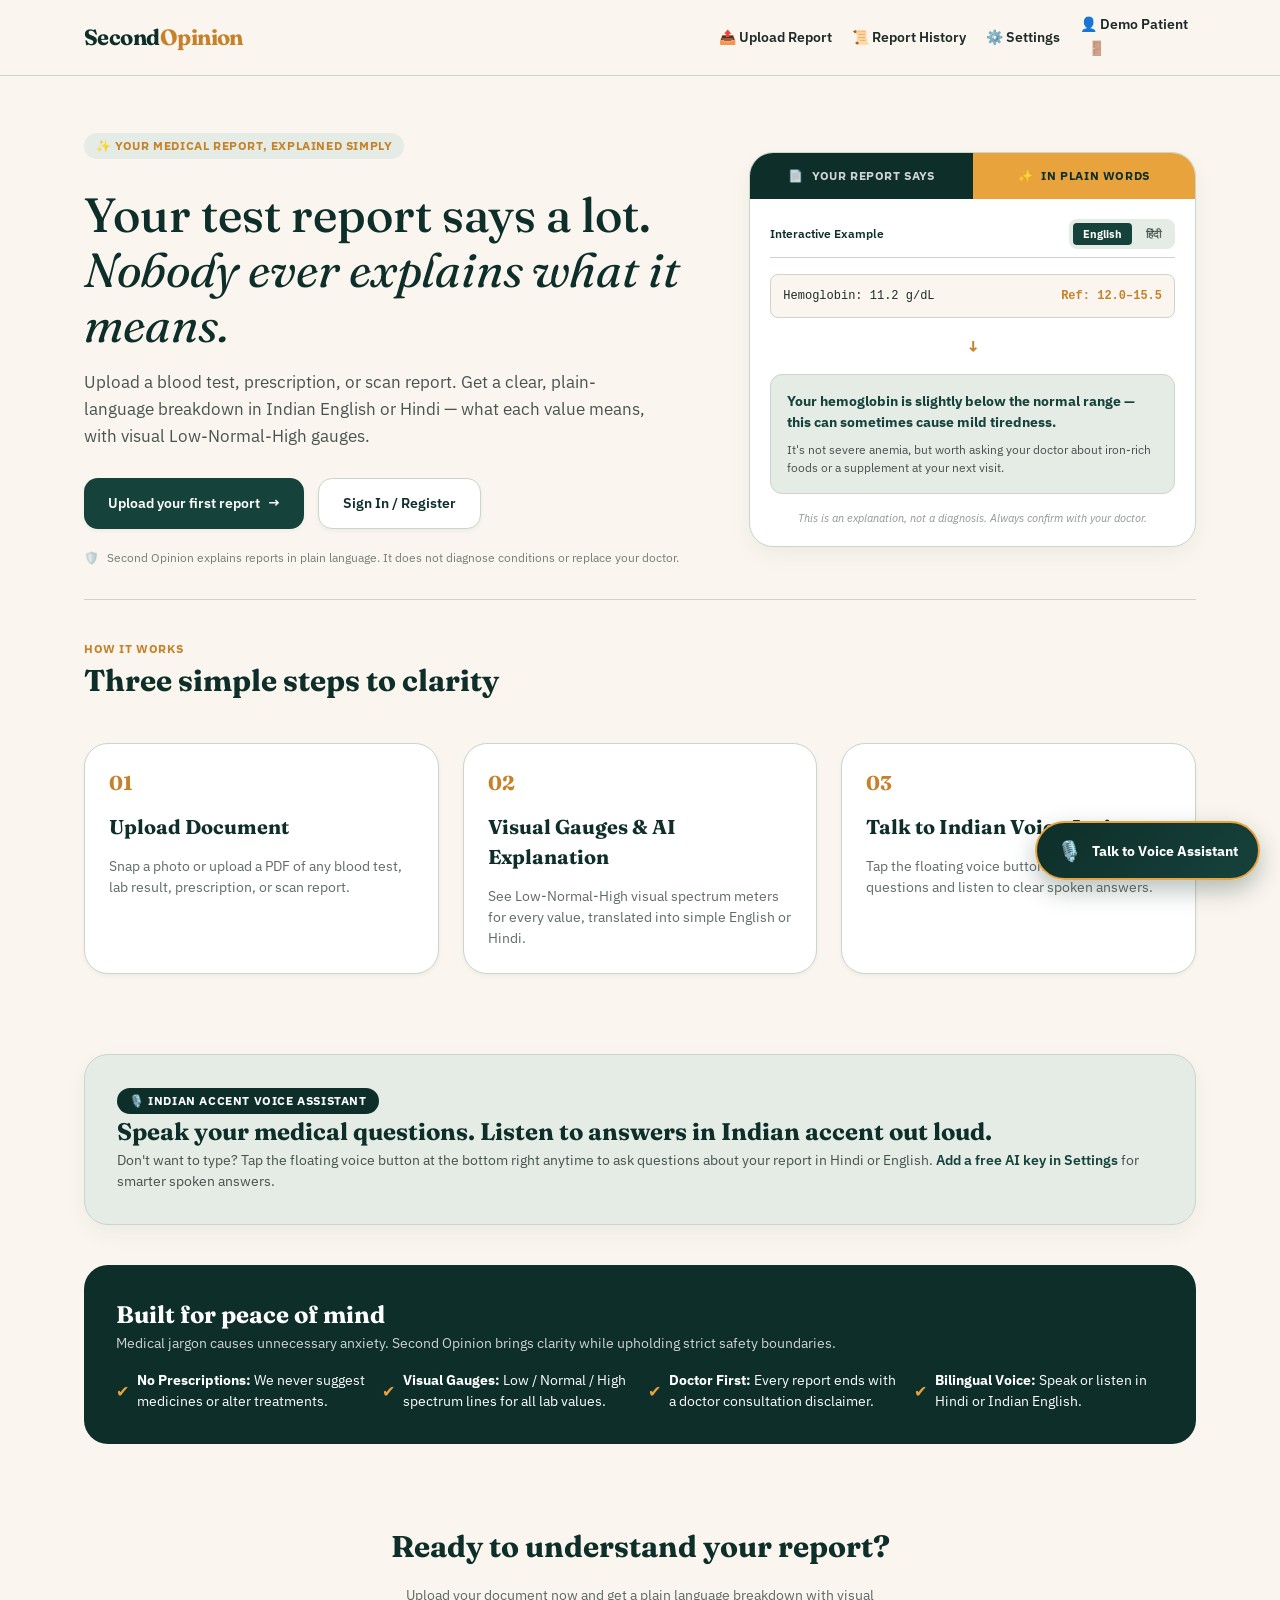
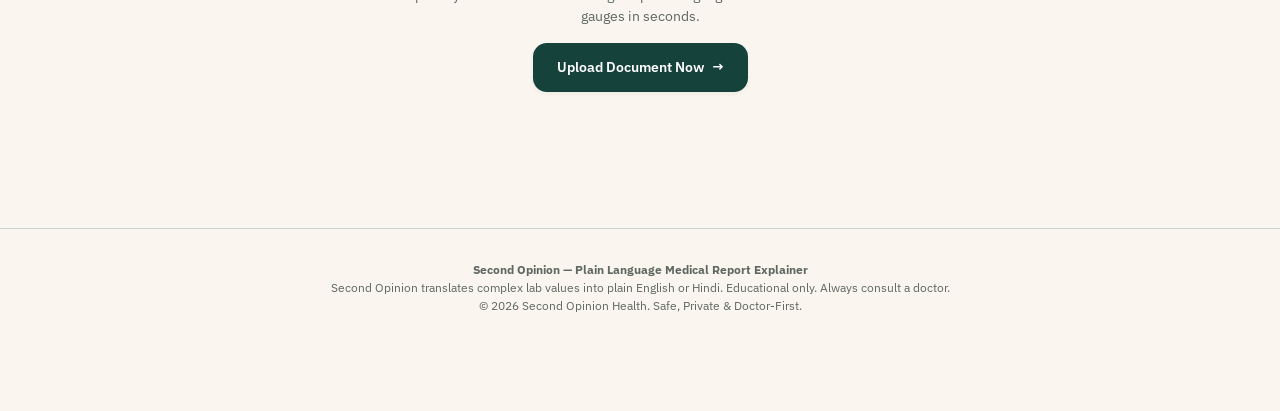
==== commit 265f2f47: "Add Settings link to navigation in history, index, report, and upload pages; update report analysis " ====
--- a/index.html
+++ b/index.html
@@ -24,6 +24,10 @@
           <span>📜</span>
           <span>Report History</span>
         </a>
+        <a href="settings.html" class="nav-link">
+          <span>⚙️</span>
+          <span>Settings</span>
+        </a>
         <div id="nav-user-container"></div>
       </div>
       <button class="mobile-menu-btn" onclick="toggleMobileDrawer()">☰</button>
@@ -91,18 +95,18 @@
           </div>
 
           <div style="font-family: monospace; font-size: 0.75rem; background: var(--paper); padding: 0.75rem; border-radius: 0.5rem; border: 1px solid var(--sage-line); display: flex; justify-content: space-between;">
-            <span>HbA1c: 6.1%</span>
-            <span style="color: var(--marigold-deep); font-weight: 700;">Ref: &lt;5.7%</span>
+            <span id="demo-lab-value">Hemoglobin: 11.2 g/dL</span>
+            <span style="color: var(--marigold-deep); font-weight: 700;" id="demo-lab-ref">Ref: 12.0–15.5</span>
           </div>
 
           <div style="text-align: center; color: var(--marigold-deep); font-weight: 700;">↓</div>
 
           <div id="demo-explanation-box" style="background: var(--sage); padding: 1rem; border-radius: 0.75rem; font-size: 0.875rem; border: 1px solid var(--sage-line); display: flex; flex-direction: column; gap: 0.5rem;">
             <p style="font-weight: 700; color: var(--teal);">
-              Your average blood sugar over the last 3 months is slightly above normal.
+              Your hemoglobin is slightly below the normal range — this can sometimes cause mild tiredness.
             </p>
             <p style="font-size: 0.75rem; color: rgba(29,43,39,0.8);">
-              This isn't diabetes yet, but it's a stage doctors call "prediabetes." Worth discussing with your doctor at your next visit.
+              It's not severe anemia, but worth asking your doctor about iron-rich foods or a supplement at your next visit.
             </p>
           </div>
 
@@ -158,6 +162,7 @@
         </h3>
         <p class="text-sm" style="color: rgba(29,43,39,0.8);">
           Don't want to type? Tap the floating voice button at the bottom right anytime to ask questions about your report in Hindi or English.
+          <a href="settings.html" style="color: var(--teal); font-weight: 600;">Add a free AI key in Settings</a> for smarter spoken answers.
         </p>
       </div>
     </section>
@@ -227,22 +232,26 @@
       const disclaimer = document.getElementById('demo-disclaimer');
 
       if (lang === 'hi') {
+        document.getElementById('demo-lab-value').innerText = 'हीमोग्लोबिन: 11.2 g/dL';
+        document.getElementById('demo-lab-ref').innerText = 'सामान्य: 12.0–15.5';
         box.innerHTML = `
           <p style="font-weight: 700; color: var(--teal);">
-            पिछले 3 महीनों में आपका औसत ब्लड शुगर सामान्य सीमा से थोड़ा अधिक है।
+            आपका हीमोग्लोबिन सामान्य सीमा से थोड़ा कम है — इससे हल्की थकान हो सकती है।
           </p>
           <p style="font-size: 0.75rem; color: rgba(29,43,39,0.8);">
-            यह अभी मधुमेह (डायबिटीज) नहीं है, लेकिन इसे डॉक्टर "प्रीडायबिटीज" कहते हैं। अगली यात्रा पर अपने डॉक्टर से इस पर चर्चा करना उचित है।
+            यह गंभीर एनीमिया नहीं है, लेकिन अगली यात्रा पर डॉक्टर से आयरन युक्त आहार या सप्लीमेंट के बारे में पूछना उचित है।
           </p>
         `;
         disclaimer.innerText = 'यह एक व्याख्या है, निदान नहीं। हमेशा अपने डॉक्टर से पुष्टि करें।';
       } else {
+        document.getElementById('demo-lab-value').innerText = 'Hemoglobin: 11.2 g/dL';
+        document.getElementById('demo-lab-ref').innerText = 'Ref: 12.0–15.5';
         box.innerHTML = `
           <p style="font-weight: 700; color: var(--teal);">
-            Your average blood sugar over the last 3 months is slightly above normal.
+            Your hemoglobin is slightly below the normal range — this can sometimes cause mild tiredness.
           </p>
           <p style="font-size: 0.75rem; color: rgba(29,43,39,0.8);">
-            This isn't diabetes yet, but it's a stage doctors call "prediabetes." Worth discussing with your doctor at your next visit.
+            It's not severe anemia, but worth asking your doctor about iron-rich foods or a supplement at your next visit.
           </p>
         `;
         disclaimer.innerText = 'This is an explanation, not a diagnosis. Always confirm with your doctor.';
--- a/style.css
+++ b/style.css
@@ -183,7 +183,7 @@
   color: rgba(29, 43, 39, 0.7);
 }
 
-/* FLOATING ALWAYS-VISIBLE INDIAN VOICE ASSISTANT WIDGET */
+/* GEMINI / GPT LIVE VOICE MODE FLOATING WIDGET & FULLSCREEN MODAL */
 .floating-voice-widget {
   position: fixed;
   bottom: 1.25rem;
@@ -196,8 +196,8 @@
 }
 
 .voice-widget-btn {
-  background: linear-gradient(135deg, var(--marigold), var(--marigold-deep));
-  color: var(--teal-deep);
+  background: linear-gradient(135deg, var(--teal-deep), var(--teal));
+  color: var(--white);
   padding: 0.875rem 1.25rem;
   border-radius: var(--radius-full);
   font-weight: 700;
@@ -205,37 +205,90 @@
   display: flex;
   align-items: center;
   gap: 0.625rem;
-  box-shadow: 0 10px 25px rgba(232, 163, 61, 0.4);
+  box-shadow: 0 10px 25px rgba(14, 46, 41, 0.3);
   transition: all 0.2s cubic-bezier(0.175, 0.885, 0.32, 1.275);
-  border: 2px solid var(--white);
+  border: 2px solid var(--marigold);
 }
 
 .voice-widget-btn:hover {
   transform: translateY(-3px) scale(1.03);
 }
 
-.voice-widget-btn.listening {
-  background: linear-gradient(135deg, #EF4444, #B91C1C);
+.voice-widget-btn.active-live {
+  background: linear-gradient(135deg, #10B981, #047857);
+  border-color: #A7F3D0;
+  animation: pulse-ring-live 1.8s infinite;
+}
+
+/* GEMINI LIVE VOICE MODAL OVERLAY */
+.gemini-voice-modal {
+  display: none;
+  position: fixed;
+  inset: 0;
+  background-color: rgba(14, 46, 41, 0.92);
+  backdrop-filter: blur(16px);
+  z-index: 200;
   color: var(--white);
-  animation: pulse-ring 1.5s infinite;
-}
-
-.voice-popover {
-  display: none;
-  background: var(--white);
-  border: 1px solid var(--sage-line);
-  border-radius: var(--radius-xl);
-  padding: 1.25rem;
-  width: 20rem;
-  max-width: calc(100vw - 2.5rem);
-  box-shadow: var(--shadow-lg);
-  flex-direction: column;
-  gap: 0.75rem;
-  margin-bottom: 0.5rem;
-}
-
-.voice-popover.active {
-  display: flex;
+  flex-direction: column;
+  align-items: center;
+  justify-content: space-between;
+  padding: 2.5rem 1.5rem;
+}
+
+.gemini-voice-modal.open {
+  display: flex;
+}
+
+.gemini-live-orb {
+  width: 10rem;
+  height: 10rem;
+  border-radius: 50%;
+  background: radial-gradient(circle, var(--marigold) 0%, var(--marigold-deep) 60%, var(--teal) 100%);
+  display: flex;
+  align-items: center;
+  justify-content: center;
+  box-shadow: 0 0 50px rgba(232, 163, 61, 0.6);
+  transition: all 0.3s ease;
+  position: relative;
+}
+
+.gemini-live-orb.listening {
+  animation: orb-pulse-listen 1.2s infinite ease-in-out;
+  background: radial-gradient(circle, #EF4444 0%, #B91C1C 60%, var(--teal-deep) 100%);
+  box-shadow: 0 0 60px rgba(239, 68, 68, 0.8);
+}
+
+.gemini-live-orb.speaking {
+  animation: orb-pulse-speak 0.8s infinite ease-in-out;
+  background: radial-gradient(circle, #34D399 0%, #059669 60%, var(--teal) 100%);
+  box-shadow: 0 0 60px rgba(52, 211, 153, 0.8);
+}
+
+@keyframes orb-pulse-listen {
+  0% { transform: scale(0.95); }
+  50% { transform: scale(1.1); }
+  100% { transform: scale(0.95); }
+}
+
+@keyframes orb-pulse-speak {
+  0% { transform: scale(1); }
+  50% { transform: scale(1.15); }
+  100% { transform: scale(1); }
+}
+
+@keyframes pulse-ring-live {
+  0% {
+    transform: scale(0.95);
+    box-shadow: 0 0 0 0 rgba(16, 185, 129, 0.7);
+  }
+  70% {
+    transform: scale(1);
+    box-shadow: 0 0 0 14px rgba(16, 185, 129, 0);
+  }
+  100% {
+    transform: scale(0.95);
+    box-shadow: 0 0 0 0 rgba(16, 185, 129, 0);
+  }
 }
 
 /* VISUAL HEALTH RANGE SPECTRUM GAUGES */
@@ -408,22 +461,6 @@
   .card {
     padding: 1.125rem;
     border-radius: 1.125rem;
-  }
-}
-
-/* ANIMATIONS */
-@keyframes pulse-ring {
-  0% {
-    transform: scale(0.95);
-    box-shadow: 0 0 0 0 rgba(239, 68, 68, 0.7);
-  }
-  70% {
-    transform: scale(1);
-    box-shadow: 0 0 0 14px rgba(239, 68, 68, 0);
-  }
-  100% {
-    transform: scale(0.95);
-    box-shadow: 0 0 0 0 rgba(239, 68, 68, 0);
   }
 }
 
